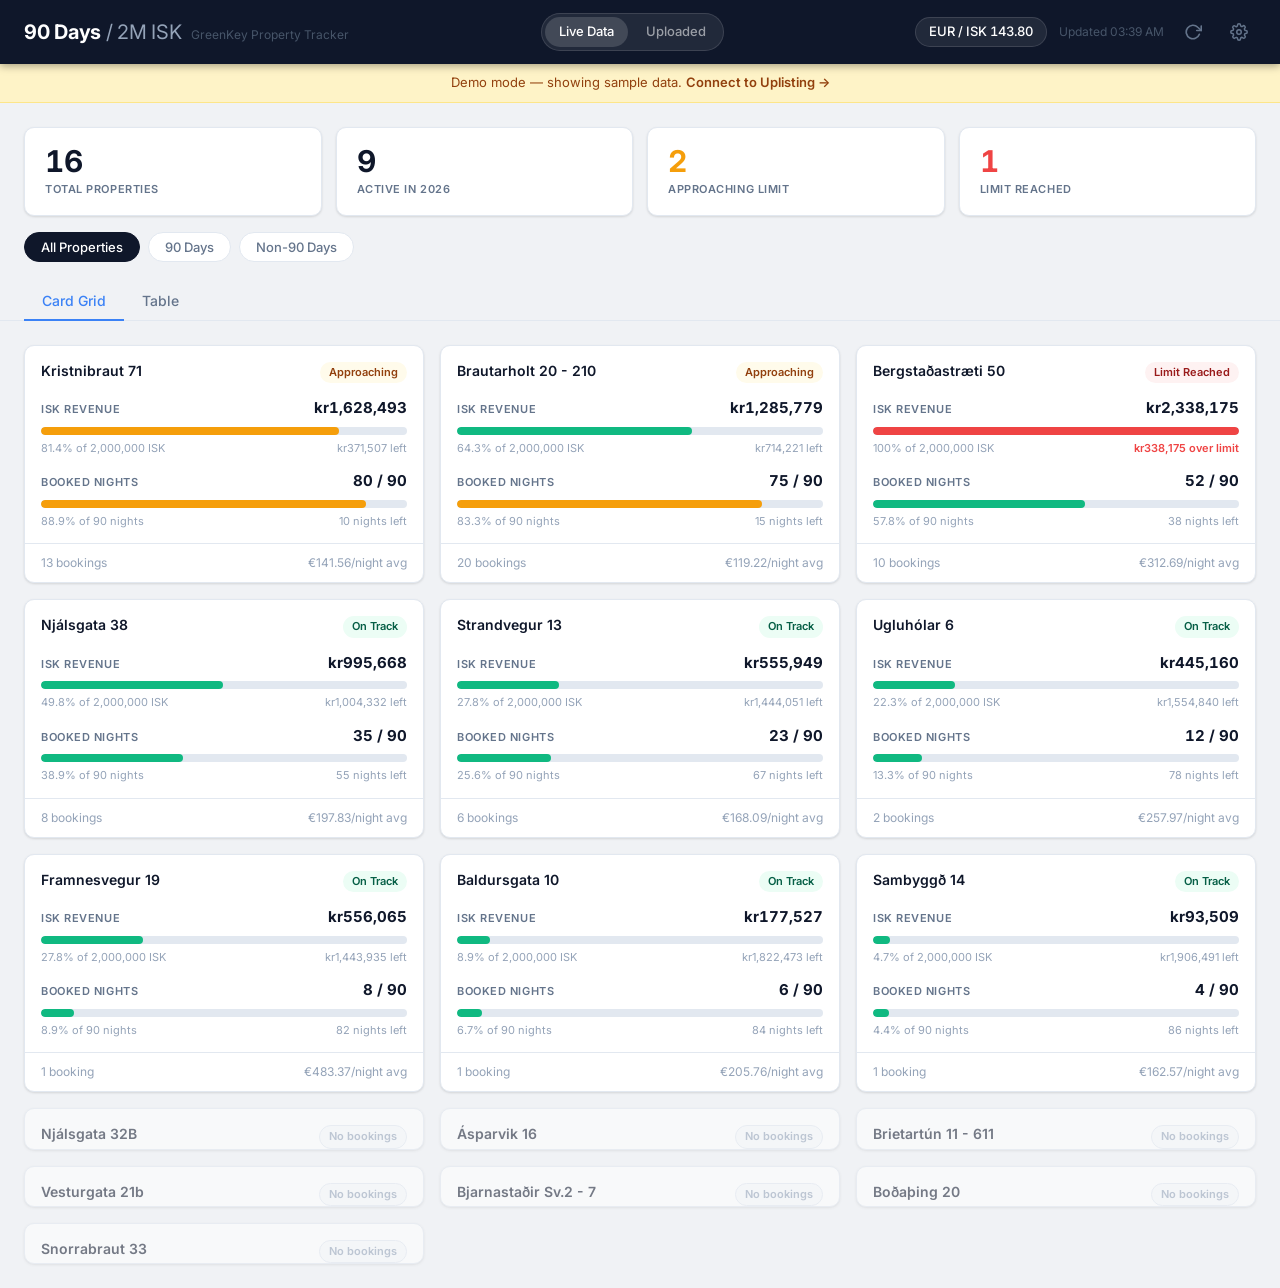
==== index.html @ 14434656 "Initial deploy: 90 Days / 2M ISK dashboard" ====
<!DOCTYPE html>
<html lang="en">
<head>
  <meta charset="UTF-8" />
  <meta name="viewport" content="width=device-width, initial-scale=1.0" />
  <title>90 Days · GreenKey</title>
  <link rel="stylesheet" href="styles.css" />
</head>
<body data-source="api">

  <!-- ── Header ─────────────────────────────────────────────────────────────── -->
  <header class="header">
    <div class="header-inner">
      <div class="header-title">
        <h1>90 Days <span class="header-sub">/ 2M ISK</span></h1>
        <span class="header-brand">GreenKey Property Tracker</span>
      </div>
      <nav class="page-nav">
        <a href="index.html" class="page-nav-link page-nav-link--active">Live Data</a>
        <a href="csv.html"   class="page-nav-link">Uploaded</a>
      </nav>
      <div class="header-right">
        <div id="rateChip" class="rate-chip">EUR / ISK —</div>
        <span id="updatedAt" class="updated-at"></span>
        <button id="refreshBtn" class="btn-icon" title="Refresh data">
          <!-- refresh icon -->
          <svg width="18" height="18" viewBox="0 0 24 24" fill="none" stroke="currentColor" stroke-width="2.2" stroke-linecap="round" stroke-linejoin="round">
            <polyline points="23 4 23 10 17 10"/>
            <path d="M20.49 15a9 9 0 1 1-2.12-9.36L23 10"/>
          </svg>
        </button>
        <button id="settingsBtn" class="btn-icon" title="Settings">
          <!-- gear icon -->
          <svg width="18" height="18" viewBox="0 0 24 24" fill="none" stroke="currentColor" stroke-width="2" stroke-linecap="round" stroke-linejoin="round">
            <circle cx="12" cy="12" r="3"/>
            <path d="M19.4 15a1.65 1.65 0 0 0 .33 1.82l.06.06a2 2 0 0 1-2.83 2.83l-.06-.06a1.65 1.65 0 0 0-1.82-.33 1.65 1.65 0 0 0-1 1.51V21a2 2 0 0 1-4 0v-.09A1.65 1.65 0 0 0 9 19.4a1.65 1.65 0 0 0-1.82.33l-.06.06a2 2 0 0 1-2.83-2.83l.06-.06A1.65 1.65 0 0 0 4.68 15a1.65 1.65 0 0 0-1.51-1H3a2 2 0 0 1 0-4h.09A1.65 1.65 0 0 0 4.6 9a1.65 1.65 0 0 0-.33-1.82l-.06-.06a2 2 0 0 1 2.83-2.83l.06.06A1.65 1.65 0 0 0 9 4.68a1.65 1.65 0 0 0 1-1.51V3a2 2 0 0 1 4 0v.09a1.65 1.65 0 0 0 1 1.51 1.65 1.65 0 0 0 1.82-.33l.06-.06a2 2 0 0 1 2.83 2.83l-.06.06A1.65 1.65 0 0 0 19.4 9a1.65 1.65 0 0 0 1.51 1H21a2 2 0 0 1 0 4h-.09a1.65 1.65 0 0 0-1.51 1z"/>
          </svg>
        </button>
      </div>
    </div>
  </header>

  <!-- ── Demo mode banner ───────────────────────────────────────────────────── -->
  <div id="demoBanner" class="demo-banner hidden">
    <span id="bannerText">Demo mode — showing sample data. </span>
    <a href="#" id="openSettingsLink">Connect to Uplisting →</a>
  </div>

  <!-- ── Summary stats ──────────────────────────────────────────────────────── -->
  <div id="summary" class="summary"></div>

  <!-- ── Filter bar ───────────────────────────────────────────────────────────── -->
  <div class="filter-bar" role="group" aria-label="Property filter">
    <button class="filter-btn active" data-filter="all">All Properties</button>
    <button class="filter-btn"        data-filter="90days">90 Days</button>
    <button class="filter-btn"        data-filter="non90days">Non-90 Days</button>
  </div>

  <!-- ── Tab bar ────────────────────────────────────────────────────────────── -->
  <div class="tabs-bar" role="tablist">
    <button class="tab active" data-tab="cards" role="tab" aria-selected="true">Card Grid</button>
    <button class="tab"        data-tab="table" role="tab" aria-selected="false">Table</button>
  </div>

  <!-- ── Main content ───────────────────────────────────────────────────────── -->
  <main class="main">
    <div id="cardsView" class="cards-view"  role="tabpanel"></div>
    <div id="tableView" class="table-view hidden" role="tabpanel"></div>
  </main>

  <!-- ── Settings modal ─────────────────────────────────────────────────────── -->
  <div id="settingsModal" class="modal-overlay hidden" role="dialog" aria-modal="true" aria-labelledby="modalTitle">
    <div class="modal">
      <div class="modal-header">
        <h2 id="modalTitle">Settings</h2>
        <button id="closeModal" class="btn-icon" aria-label="Close settings">
          <svg width="16" height="16" viewBox="0 0 24 24" fill="none" stroke="currentColor" stroke-width="2.5" stroke-linecap="round">
            <line x1="18" y1="6" x2="6" y2="18"/><line x1="6" y1="6" x2="18" y2="18"/>
          </svg>
        </button>
      </div>

      <div class="modal-body">
        <label for="gasUrlInput">Apps Script Web App URL</label>
        <input
          type="url"
          id="gasUrlInput"
          placeholder="https://script.google.com/macros/s/…/exec"
          autocomplete="off"
          spellcheck="false"
        />
        <button id="saveSettings" class="btn-primary">Save &amp; Refresh</button>
        <button id="clearUrl" class="btn-link">Remove saved URL (return to demo)</button>

        <div class="setup-steps">
          <h3>How to connect Uplisting data</h3>
          <ol>
            <li>
              Request Uplisting API access at
              <a href="mailto:support@uplisting.io">support@uplisting.io</a>
            </li>
            <li>
              Get your API key at
              <code>app.uplisting.io/connect/api</code>
            </li>
            <li>
              Open <a href="https://script.google.com" target="_blank" rel="noopener">Google Apps Script</a>,
              create a new project and paste the contents of <code>apps-script.gs</code>
            </li>
            <li>
              In the script editor go to
              <strong>Project Settings → Script Properties</strong>
              and add key <code>UPLISTING_KEY</code> with your API key
            </li>
            <li>
              Click <strong>Deploy → New deployment → Web App</strong>
              (Execute as: Me · Who has access: Anyone)
            </li>
            <li>Copy the Web App URL and paste it into the field above</li>
          </ol>
        </div>
      </div>
    </div>
  </div>

  <script src="main.js"></script>
</body>
</html>
---- styles.css ----
@import url('https://fonts.googleapis.com/css2?family=Inter:wght@400;500;600;700&display=swap');

/* ── Reset & base ──────────────────────────────────────────────────────────── */
*, *::before, *::after { box-sizing: border-box; margin: 0; padding: 0; }

:root {
  --bg:            #f0f2f5;
  --surface:       #ffffff;
  --surface-2:     #f8fafc;
  --border:        #e2e8f0;
  --text:          #0f172a;
  --text-secondary:#64748b;
  --text-muted:    #94a3b8;

  --green:         #10b981;
  --green-bg:      #ecfdf5;
  --green-text:    #065f46;

  --amber:         #f59e0b;
  --amber-bg:      #fffbeb;
  --amber-text:    #92400e;

  --red:           #ef4444;
  --red-bg:        #fef2f2;
  --red-text:      #991b1b;

  --blue:          #3b82f6;
  --blue-dark:     #2563eb;

  --radius:        10px;
  --radius-sm:     6px;
  --shadow:        0 1px 3px rgba(0,0,0,.08), 0 1px 2px rgba(0,0,0,.05);
  --shadow-md:     0 4px 12px rgba(0,0,0,.1);
  --font:          'Inter', -apple-system, BlinkMacSystemFont, sans-serif;
}

body {
  font-family: var(--font);
  background: var(--bg);
  color: var(--text);
  font-size: 14px;
  line-height: 1.5;
  min-height: 100vh;
}

a { color: var(--blue); text-decoration: none; }
a:hover { text-decoration: underline; }

/* ── Header ────────────────────────────────────────────────────────────────── */
.header {
  background: #0f172a;
  color: #fff;
  position: sticky;
  top: 0;
  z-index: 100;
  box-shadow: 0 2px 8px rgba(0,0,0,.35);
}

.header-inner {
  max-width: 1400px;
  margin: 0 auto;
  padding: 0 24px;
  height: 64px;
  display: flex;
  align-items: center;
  justify-content: space-between;
  gap: 16px;
}

.header-title {
  display: flex;
  align-items: baseline;
  gap: 10px;
  flex-shrink: 0;
}

.header-title h1 {
  font-size: 20px;
  font-weight: 700;
  letter-spacing: -.3px;
  white-space: nowrap;
}

.header-sub   { color: #94a3b8; font-weight: 400; }
.header-brand { font-size: 12px; color: #475569; }

.page-nav {
  display: flex;
  gap: 4px;
  background: rgba(255,255,255,.08);
  border: 1px solid rgba(255,255,255,.12);
  border-radius: 20px;
  padding: 3px;
}

.page-nav-link {
  padding: 5px 14px;
  border-radius: 16px;
  font-size: 13px;
  font-weight: 500;
  color: rgba(255,255,255,.55);
  text-decoration: none;
  transition: color .15s, background .15s;
  white-space: nowrap;
}

.page-nav-link:hover { color: #fff; text-decoration: none; }

.page-nav-link--active {
  background: rgba(255,255,255,.15);
  color: #fff;
}

.header-right {
  display: flex;
  align-items: center;
  gap: 12px;
}

.rate-chip {
  background: rgba(255,255,255,.08);
  border: 1px solid rgba(255,255,255,.12);
  border-radius: 20px;
  padding: 4px 13px;
  font-size: 13px;
  font-weight: 500;
  white-space: nowrap;
  font-variant-numeric: tabular-nums;
}

.updated-at {
  font-size: 12px;
  color: #475569;
  white-space: nowrap;
}

.btn-icon {
  background: transparent;
  border: none;
  color: #64748b;
  cursor: pointer;
  font-size: 18px;
  width: 34px;
  height: 34px;
  border-radius: var(--radius-sm);
  display: flex;
  align-items: center;
  justify-content: center;
  transition: color .15s, background .15s;
  flex-shrink: 0;
}

.btn-icon:hover { color: #fff; background: rgba(255,255,255,.1); }

.btn-icon.spinning { animation: spin .6s linear infinite; }
@keyframes spin { to { transform: rotate(360deg); } }

/* ── Demo / error banners ──────────────────────────────────────────────────── */
.demo-banner {
  background: #fef3c7;
  border-bottom: 1px solid #fde68a;
  padding: 9px 24px;
  font-size: 13px;
  text-align: center;
  color: #92400e;
}
.demo-banner a { color: #92400e; font-weight: 600; }

/* ── Summary stat row ──────────────────────────────────────────────────────── */
.summary {
  max-width: 1400px;
  margin: 24px auto 0;
  padding: 0 24px;
  display: grid;
  grid-template-columns: repeat(4, 1fr);
  gap: 14px;
}

.stat-card {
  background: var(--surface);
  border: 1px solid var(--border);
  border-radius: var(--radius);
  padding: 18px 20px;
  box-shadow: var(--shadow);
}

.stat-value {
  font-size: 30px;
  font-weight: 700;
  line-height: 1;
  margin-bottom: 5px;
  font-variant-numeric: tabular-nums;
}

.stat-label {
  font-size: 11px;
  font-weight: 600;
  text-transform: uppercase;
  letter-spacing: .05em;
  color: var(--text-secondary);
}

.stat-card.stat-amber .stat-value { color: var(--amber); }
.stat-card.stat-red   .stat-value { color: var(--red);   }

/* ── Filter bar ────────────────────────────────────────────────────────────── */
.filter-bar {
  max-width: 1400px;
  margin: 16px auto 0;
  padding: 0 24px;
  display: flex;
  gap: 8px;
}

.filter-btn {
  background: var(--surface);
  border: 1px solid var(--border);
  border-radius: 20px;
  padding: 6px 16px;
  font-family: var(--font);
  font-size: 13px;
  font-weight: 500;
  color: var(--text-secondary);
  cursor: pointer;
  transition: color .15s, background .15s, border-color .15s;
}

.filter-btn:hover { color: var(--text); border-color: var(--text-muted); }

.filter-btn.active {
  background: var(--text);
  border-color: var(--text);
  color: #fff;
}

/* ── Tabs ──────────────────────────────────────────────────────────────────── */
.tabs-bar {
  max-width: 1400px;
  margin: 20px auto 0;
  padding: 0 24px;
  display: flex;
  border-bottom: 1px solid var(--border);
}

.tab {
  background: none;
  border: none;
  border-bottom: 2px solid transparent;
  margin-bottom: -1px;
  padding: 10px 18px;
  font-family: var(--font);
  font-size: 14px;
  font-weight: 500;
  color: var(--text-secondary);
  cursor: pointer;
  transition: color .15s, border-color .15s;
}

.tab:hover { color: var(--text); }
.tab.active { color: var(--blue); border-bottom-color: var(--blue); }

/* ── Main content area ─────────────────────────────────────────────────────── */
.main {
  max-width: 1400px;
  margin: 0 auto;
  padding: 24px;
}

/* ── Card grid ─────────────────────────────────────────────────────────────── */
.cards-view {
  display: grid;
  grid-template-columns: repeat(auto-fill, minmax(310px, 1fr));
  gap: 16px;
}

/* ── Property card ─────────────────────────────────────────────────────────── */
.prop-card {
  background: var(--surface);
  border: 1px solid var(--border);
  border-radius: var(--radius);
  box-shadow: var(--shadow);
  overflow: hidden;
  display: flex;
  flex-direction: column;
  transition: box-shadow .15s, transform .15s;
}

.prop-card:hover {
  box-shadow: var(--shadow-md);
  transform: translateY(-1px);
}

.prop-card--empty { opacity: .55; }
.prop-card--empty:hover { transform: none; box-shadow: var(--shadow); }

.prop-card__header {
  padding: 16px 16px 0;
  display: flex;
  align-items: flex-start;
  justify-content: space-between;
  gap: 8px;
}

.prop-card__name {
  font-size: 14px;
  font-weight: 600;
  line-height: 1.35;
  flex: 1;
}

/* ── Badges ────────────────────────────────────────────────────────────────── */
.badge {
  display: inline-flex;
  align-items: center;
  padding: 3px 9px;
  border-radius: 20px;
  font-size: 11px;
  font-weight: 600;
  white-space: nowrap;
  flex-shrink: 0;
  line-height: 1.4;
}

.badge--green { background: var(--green-bg); color: var(--green-text); }
.badge--amber { background: var(--amber-bg); color: var(--amber-text); }
.badge--red   { background: var(--red-bg);   color: var(--red-text);   }
.badge--empty { background: var(--surface-2); color: var(--text-muted); border: 1px solid var(--border); }

/* ── Metric sections ───────────────────────────────────────────────────────── */
.prop-card__metrics {
  padding: 14px 16px 0;
  display: flex;
  flex-direction: column;
  gap: 14px;
  flex: 1;
}

.metric__header {
  display: flex;
  justify-content: space-between;
  align-items: baseline;
  margin-bottom: 7px;
}

.metric__label {
  font-size: 11px;
  font-weight: 600;
  text-transform: uppercase;
  letter-spacing: .05em;
  color: var(--text-secondary);
}

.metric__value {
  font-size: 15px;
  font-weight: 700;
  font-variant-numeric: tabular-nums;
}

.progress-track {
  height: 8px;
  background: var(--border);
  border-radius: 4px;
  overflow: hidden;
}

.progress-fill {
  height: 100%;
  border-radius: 4px;
  transition: width .5s cubic-bezier(.4,0,.2,1);
  min-width: 2px;
}

.progress-fill--green { background: var(--green); }
.progress-fill--amber { background: var(--amber); }
.progress-fill--red   { background: var(--red);   }

.metric__footer {
  display: flex;
  justify-content: space-between;
  margin-top: 5px;
  font-size: 11px;
  color: var(--text-muted);
}

.metric__remain--over { color: var(--red); font-weight: 600; }

/* ── Card footer ───────────────────────────────────────────────────────────── */
.prop-card__footer {
  margin-top: 14px;
  padding: 10px 16px;
  border-top: 1px solid var(--border);
  display: flex;
  justify-content: space-between;
  font-size: 12px;
  color: var(--text-muted);
}

/* ── Table ─────────────────────────────────────────────────────────────────── */
.table-view { overflow-x: auto; }

.table-wrapper {
  border-radius: var(--radius);
  border: 1px solid var(--border);
  box-shadow: var(--shadow);
  overflow: hidden;
}

.data-table {
  width: 100%;
  border-collapse: collapse;
  background: var(--surface);
  font-size: 13px;
}

.data-table thead tr {
  background: #f8fafc;
  border-bottom: 2px solid var(--border);
}

.data-table th {
  padding: 11px 16px;
  text-align: right;
  font-size: 11px;
  font-weight: 600;
  text-transform: uppercase;
  letter-spacing: .05em;
  color: var(--text-secondary);
  white-space: nowrap;
  user-select: none;
}

.data-table th:first-child { text-align: left; }
.data-table th:last-child  { text-align: center; }

.data-table th.sortable { cursor: pointer; }
.data-table th.sortable:hover { background: #eef2f7; color: var(--text); }
.data-table th.sort-active { color: var(--blue); }

.data-table td {
  padding: 11px 16px;
  border-bottom: 1px solid var(--border);
  text-align: right;
  font-variant-numeric: tabular-nums;
  white-space: nowrap;
}

.data-table td:first-child { text-align: left; }
.data-table td:last-child  { text-align: center; }

.data-table tbody tr:last-child td { border-bottom: none; }
.data-table tbody tr:hover td { background: var(--surface-2); }

.td-name  { font-weight: 500; min-width: 190px; white-space: normal; }
.td-over  { color: var(--red); font-weight: 600; }
.row--empty td { color: var(--text-muted); font-style: italic; }

/* ── Settings modal ────────────────────────────────────────────────────────── */
.modal-overlay {
  position: fixed;
  inset: 0;
  background: rgba(0,0,0,.5);
  display: flex;
  align-items: center;
  justify-content: center;
  z-index: 200;
  padding: 24px;
}

.modal {
  background: var(--surface);
  border-radius: 12px;
  width: 100%;
  max-width: 520px;
  box-shadow: 0 20px 60px rgba(0,0,0,.3);
}

.modal-header {
  display: flex;
  align-items: center;
  justify-content: space-between;
  padding: 20px 24px 16px;
  border-bottom: 1px solid var(--border);
}

.modal-header h2 { font-size: 16px; font-weight: 600; }

.modal-header .btn-icon { color: var(--text-secondary); font-size: 16px; }
.modal-header .btn-icon:hover { color: var(--text); background: var(--surface-2); }

.modal-body {
  padding: 20px 24px 24px;
  display: flex;
  flex-direction: column;
  gap: 10px;
}

.modal-body label {
  font-size: 13px;
  font-weight: 500;
  color: var(--text-secondary);
  display: block;
}

.modal-body input[type="url"],
.modal-body input[type="text"] {
  width: 100%;
  padding: 10px 12px;
  border: 1px solid var(--border);
  border-radius: var(--radius-sm);
  font-family: var(--font);
  font-size: 13px;
  color: var(--text);
  background: var(--surface);
  outline: none;
  transition: border-color .15s;
}

.modal-body input:focus { border-color: var(--blue); }

.btn-primary {
  background: var(--blue);
  color: #fff;
  border: none;
  padding: 10px 20px;
  border-radius: var(--radius-sm);
  font-family: var(--font);
  font-size: 14px;
  font-weight: 500;
  cursor: pointer;
  align-self: flex-start;
  transition: background .15s;
}

.btn-primary:hover { background: var(--blue-dark); }

.btn-link {
  background: none;
  border: none;
  color: var(--red-text);
  font-family: var(--font);
  font-size: 12px;
  cursor: pointer;
  padding: 0;
  text-decoration: underline;
  align-self: flex-start;
}

.modal-rule {
  border: none;
  border-top: 1px solid var(--border);
  margin: 4px 0;
}

.csv-row {
  display: flex;
  align-items: center;
  gap: 10px;
}

.btn-secondary {
  background: var(--surface-2);
  border: 1px solid var(--border);
  color: var(--text);
  padding: 8px 14px;
  border-radius: var(--radius-sm);
  font-family: var(--font);
  font-size: 13px;
  font-weight: 500;
  cursor: pointer;
  white-space: nowrap;
  transition: background .15s, border-color .15s;
}
.btn-secondary:hover { background: var(--border); }

.csv-filename {
  font-size: 12px;
  color: var(--text-muted);
  overflow: hidden;
  text-overflow: ellipsis;
  white-space: nowrap;
}

.field-hint {
  font-size: 11px;
  color: var(--text-muted);
  line-height: 1.5;
  margin-top: -2px;
}

.setup-steps {
  background: var(--surface-2);
  border: 1px solid var(--border);
  border-radius: var(--radius-sm);
  padding: 16px;
  margin-top: 6px;
}

.setup-steps h3 {
  font-size: 13px;
  font-weight: 600;
  margin-bottom: 10px;
}

.setup-steps ol {
  padding-left: 18px;
  display: flex;
  flex-direction: column;
  gap: 6px;
}

.setup-steps li {
  font-size: 12px;
  color: var(--text-secondary);
  line-height: 1.6;
}

.setup-steps code {
  background: var(--border);
  padding: 1px 5px;
  border-radius: 3px;
  font-size: 11px;
  font-family: 'Courier New', monospace;
}

/* ── Loading / error ───────────────────────────────────────────────────────── */
.state-message {
  padding: 64px 32px;
  text-align: center;
  color: var(--text-secondary);
  font-size: 15px;
  grid-column: 1 / -1;
}

.state-message--error { color: var(--red); }
.state-message a { font-weight: 600; }

/* ── Utility ───────────────────────────────────────────────────────────────── */
.hidden { display: none !important; }
.visually-hidden { position: absolute; width: 1px; height: 1px; overflow: hidden; clip: rect(0,0,0,0); }

/* ── Responsive ────────────────────────────────────────────────────────────── */
@media (max-width: 900px) {
  .summary { grid-template-columns: repeat(2, 1fr); }
}

@media (max-width: 600px) {
  .header-brand,
  .updated-at { display: none; }

  .header-inner { padding: 0 16px; }
  .main         { padding: 16px;  }
  .summary      { padding: 0 16px; gap: 10px; }
  .tabs-bar     { padding: 0 16px; }

  .cards-view   { grid-template-columns: 1fr; }
  .stat-value   { font-size: 24px; }
}
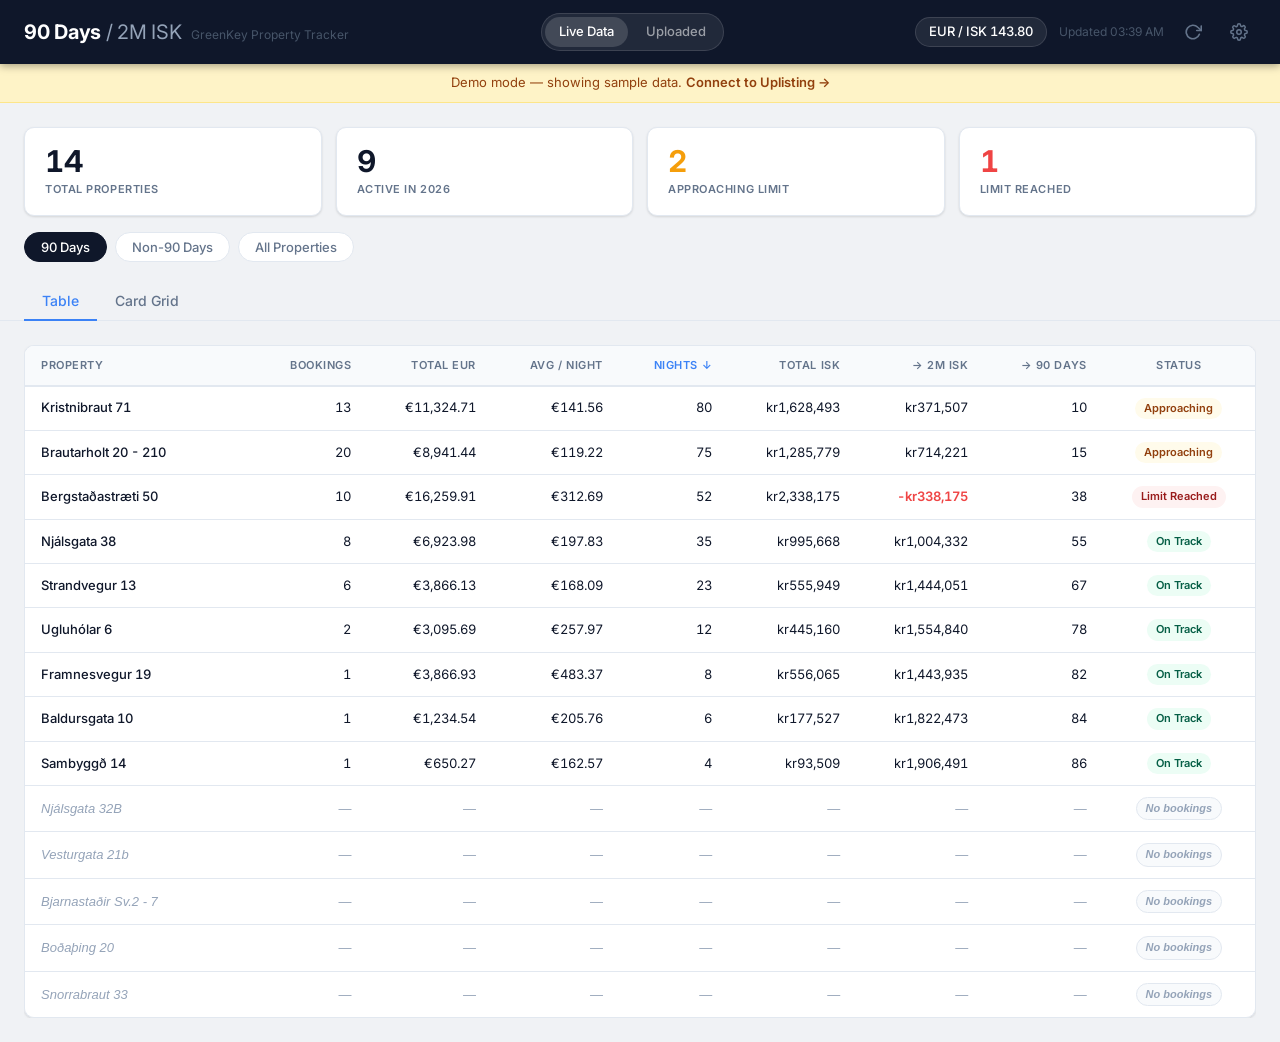
==== commit 706c9a8c: "Table first, 90 Days default filter, sort scoped to active filter" ====
--- a/index.html
+++ b/index.html
@@ -51,21 +51,21 @@
 
   <!-- ── Filter bar ───────────────────────────────────────────────────────────── -->
   <div class="filter-bar" role="group" aria-label="Property filter">
-    <button class="filter-btn active" data-filter="all">All Properties</button>
-    <button class="filter-btn"        data-filter="90days">90 Days</button>
+    <button class="filter-btn active" data-filter="90days">90 Days</button>
     <button class="filter-btn"        data-filter="non90days">Non-90 Days</button>
+    <button class="filter-btn"        data-filter="all">All Properties</button>
   </div>
 
   <!-- ── Tab bar ────────────────────────────────────────────────────────────── -->
   <div class="tabs-bar" role="tablist">
-    <button class="tab active" data-tab="cards" role="tab" aria-selected="true">Card Grid</button>
-    <button class="tab"        data-tab="table" role="tab" aria-selected="false">Table</button>
+    <button class="tab active" data-tab="table" role="tab" aria-selected="true">Table</button>
+    <button class="tab"        data-tab="cards" role="tab" aria-selected="false">Card Grid</button>
   </div>
 
   <!-- ── Main content ───────────────────────────────────────────────────────── -->
   <main class="main">
-    <div id="cardsView" class="cards-view"  role="tabpanel"></div>
-    <div id="tableView" class="table-view hidden" role="tabpanel"></div>
+    <div id="cardsView" class="cards-view hidden" role="tabpanel"></div>
+    <div id="tableView" class="table-view"        role="tabpanel"></div>
   </main>
 
   <!-- ── Settings modal ─────────────────────────────────────────────────────── -->
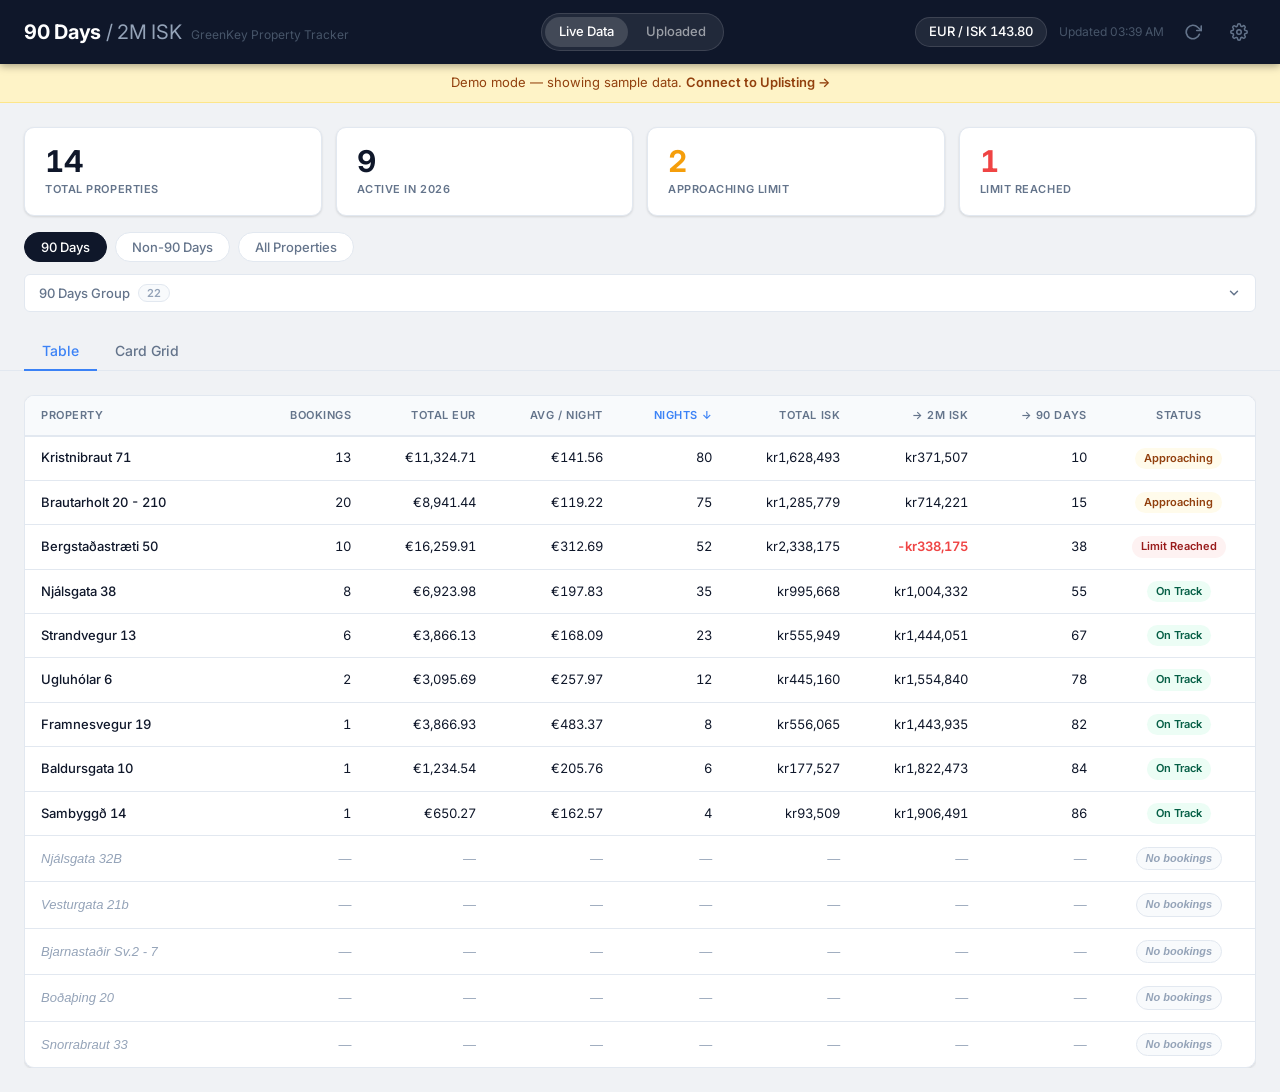
==== commit dbf2f12c: "feat: add collapsible 90 Days property list panel Adds a toggleable panel between the filter bar and" ====
--- a/index.html
+++ b/index.html
@@ -55,6 +55,20 @@
     <button class="filter-btn"        data-filter="non90days">Non-90 Days</button>
     <button class="filter-btn"        data-filter="all">All Properties</button>
   </div>
+
+  <!-- ── 90 Days property list ─────────────────────────────────────────────── -->
+  <section id="propListPanel" class="prop-list-panel">
+    <button id="propListToggle" class="prop-list-toggle" aria-expanded="false">
+      <span class="prop-list-toggle__label">
+        90 Days Group
+        <span id="propListCount" class="prop-list-count"></span>
+      </span>
+      <svg class="prop-list-toggle__chevron" width="14" height="14" viewBox="0 0 24 24" fill="none" stroke="currentColor" stroke-width="2.5" stroke-linecap="round" stroke-linejoin="round">
+        <polyline points="6 9 12 15 18 9"/>
+      </svg>
+    </button>
+    <div id="propListBody" class="prop-list-body hidden"></div>
+  </section>
 
   <!-- ── Tab bar ────────────────────────────────────────────────────────────── -->
   <div class="tabs-bar" role="tablist">
--- a/styles.css
+++ b/styles.css
@@ -231,6 +231,90 @@
   background: var(--text);
   border-color: var(--text);
   color: #fff;
+}
+
+/* ── 90 Days property list panel ───────────────────────────────────────────── */
+.prop-list-panel {
+  max-width: 1400px;
+  margin: 12px auto 0;
+  padding: 0 24px;
+}
+
+.prop-list-toggle {
+  display: flex;
+  align-items: center;
+  justify-content: space-between;
+  width: 100%;
+  background: var(--surface);
+  border: 1px solid var(--border);
+  border-radius: var(--radius-sm);
+  padding: 9px 14px;
+  font-family: var(--font);
+  font-size: 13px;
+  font-weight: 500;
+  color: var(--text-secondary);
+  cursor: pointer;
+  text-align: left;
+  transition: border-color .15s, color .15s;
+}
+
+.prop-list-toggle:hover { border-color: var(--text-muted); color: var(--text); }
+
+.prop-list-toggle[aria-expanded="true"] {
+  border-bottom-left-radius: 0;
+  border-bottom-right-radius: 0;
+  border-bottom-color: transparent;
+  color: var(--text);
+}
+
+.prop-list-toggle__label {
+  display: flex;
+  align-items: center;
+  gap: 8px;
+}
+
+.prop-list-count {
+  background: var(--surface-2);
+  border: 1px solid var(--border);
+  border-radius: 20px;
+  padding: 1px 8px;
+  font-size: 11px;
+  font-weight: 600;
+  color: var(--text-muted);
+}
+
+.prop-list-toggle__chevron {
+  flex-shrink: 0;
+  transition: transform .2s ease;
+}
+
+.prop-list-toggle[aria-expanded="true"] .prop-list-toggle__chevron {
+  transform: rotate(180deg);
+}
+
+.prop-list-body {
+  background: var(--surface);
+  border: 1px solid var(--border);
+  border-top: none;
+  border-bottom-left-radius: var(--radius-sm);
+  border-bottom-right-radius: var(--radius-sm);
+  padding: 12px 14px;
+  display: flex;
+  flex-wrap: wrap;
+  gap: 6px;
+}
+
+.prop-list-body.hidden { display: none !important; }
+
+.prop-chip {
+  background: var(--surface-2);
+  border: 1px solid var(--border);
+  border-radius: 20px;
+  padding: 3px 11px;
+  font-size: 12px;
+  font-weight: 500;
+  color: var(--text-secondary);
+  white-space: nowrap;
 }
 
 /* ── Tabs ──────────────────────────────────────────────────────────────────── */
@@ -652,6 +736,7 @@
   .summary      { padding: 0 16px; gap: 10px; }
   .tabs-bar     { padding: 0 16px; }
 
-  .cards-view   { grid-template-columns: 1fr; }
-  .stat-value   { font-size: 24px; }
-}
+  .cards-view    { grid-template-columns: 1fr; }
+  .stat-value    { font-size: 24px; }
+  .prop-list-panel { padding: 0 16px; }
+}
